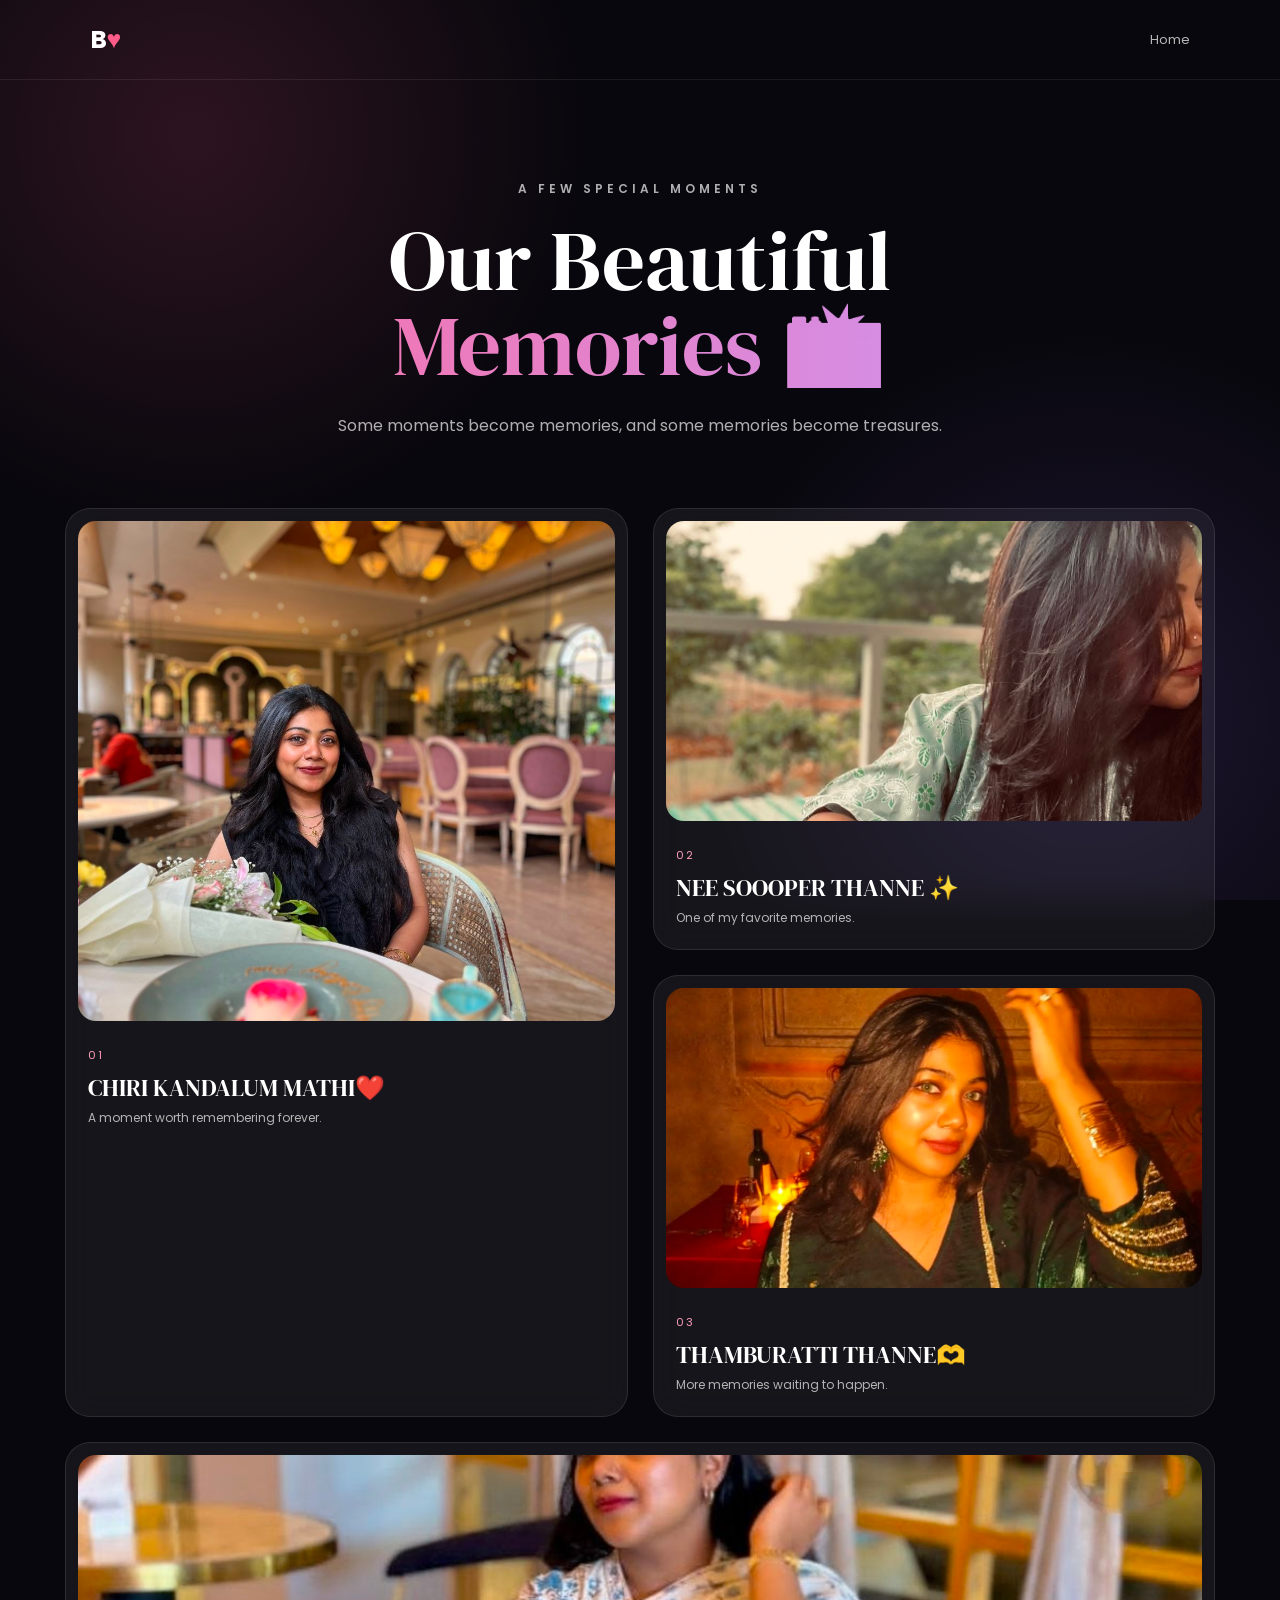
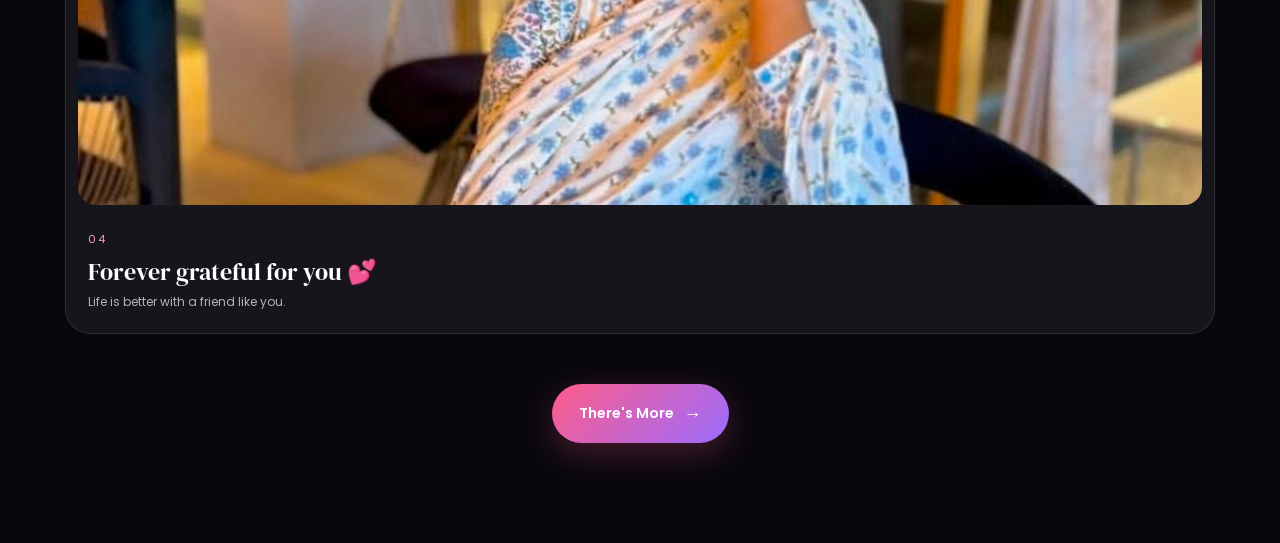
==== memories.html @ c1ee41ee "Add birthday website" ====
<!DOCTYPE html>
<html lang="en">
<head>
    <meta charset="UTF-8">
    <meta name="viewport" content="width=device-width, initial-scale=1.0">

    <title>Our Memories 📸</title>

    <link rel="stylesheet" href="style.css">

    <link rel="preconnect" href="https://fonts.googleapis.com">
    <link rel="preconnect" href="https://fonts.gstatic.com" crossorigin>

    <link href="https://fonts.googleapis.com/css2?family=DM+Serif+Display&family=Poppins:wght@300;400;500;600;700&display=swap" rel="stylesheet">
</head>

<body>

    <div class="page-background"></div>

    <header class="navbar">

        <div class="logo">
            B<span>♥</span>
        </div>

        <a href="index.html">Home</a>

    </header>

    <main class="memories-section">

        <div class="section-heading">

            <p class="small-title">A FEW SPECIAL MOMENTS</p>

            <h1>
                Our Beautiful
                <span>Memories 📸</span>
            </h1>

            <p>
                Some moments become memories,
                and some memories become treasures.
            </p>

        </div>

        <div class="photo-grid">

            <div class="photo-card card-large">

                <div class="image-wrapper">
                    <img src="photo_2026-08-27_17-28-22.jpg" alt="Memory 1">
                </div>

                <div class="photo-info">
                    <span>01</span>
                    <h3>CHIRI KANDALUM MATHI❤️</h3>
                    <p>A moment worth remembering forever.</p>
                </div>

            </div>


            <div class="photo-card">

                <div class="image-wrapper">
                    <img src="photo_2026-08-27_17-33-53.jpg" alt="Memory 2">
                </div>

                <div class="photo-info">
                    <span>02</span>
                    <h3>NEE SOOOPER THANNE ✨</h3>
                    <p>One of my favorite memories.</p>
                </div>

            </div>


            <div class="photo-card">

                <div class="image-wrapper">
                    <img src="photo_2026-08-27_17-29-56.jpg" alt="Memory 3">
                </div>

                <div class="photo-info">
                    <span>03</span>
                    <h3>THAMBURATTI THANNE🫶</h3>
                    <p>More memories waiting to happen.</p>
                </div>

            </div>


            <div class="photo-card card-wide">

                <div class="image-wrapper">
                    <img src="panni.jpg" alt="Memory 4">
                </div>

                <div class="photo-info">
                    <span>04</span>
                    <h3>Forever grateful for you 💕</h3>
                    <p>Life is better with a  friend like you.</p>
                </div>

            </div>

        </div>

        <a href="message.html" class="main-btn next-btn">
    There's More
    <span>→</span>
</a>

    </main>

    <script src="script.js"></script>

</body>
</html>
---- style.css ----
/* =========================================================
   BIRTHDAY WEBSITE
   COMPLETE CSS
========================================================= */

* {
    margin: 0;
    padding: 0;
    box-sizing: border-box;
}

:root {
    --pink: #ff5c8a;
    --pink-light: #ff9fba;
    --purple: #9b6cff;
    --dark: #08070d;
    --dark-2: #111018;
    --white: #ffffff;
    --muted: rgba(255, 255, 255, 0.68);
}

html {
    scroll-behavior: smooth;
}

body {
    min-height: 100vh;
    background: var(--dark);
    color: white;
    font-family: "Poppins", sans-serif;
    overflow-x: hidden;
}

a {
    text-decoration: none;
}

button {
    font-family: inherit;
}

h1,
h2,
h3 {
    font-family: "DM Serif Display", serif;
    font-weight: 400;
}


/* =========================================================
   COMMON BUTTON
========================================================= */

.main-btn {
    display: inline-flex;
    align-items: center;
    justify-content: center;
    gap: 10px;

    padding: 16px 27px;

    border: none;
    border-radius: 50px;

    color: white;

    background:
        linear-gradient(
            135deg,
            var(--pink),
            var(--purple)
        );

    font-size: 14px;
    font-weight: 600;

    cursor: pointer;

    box-shadow:
        0 10px 35px rgba(255, 92, 138, 0.25);

    transition:
        transform 0.3s ease,
        box-shadow 0.3s ease;
}

.main-btn span {
    font-size: 18px;
}

.main-btn:hover {
    transform: translateY(-4px);

    box-shadow:
        0 15px 50px rgba(255, 92, 138, 0.4);
}

.small-title {
    font-size: 12px;

    letter-spacing: 4px;

    color: var(--pink-light);

    margin-bottom: 20px;

    font-weight: 600;
}


/* =========================================================
   HOME PAGE
========================================================= */

.home-page {
    position: relative;

    background:
        radial-gradient(
            circle at 15% 20%,
            rgba(255, 92, 138, 0.18),
            transparent 30%
        ),
        radial-gradient(
            circle at 85% 80%,
            rgba(155, 108, 255, 0.18),
            transparent 30%
        ),
        var(--dark);
}

.hero {
    min-height: 100vh;

    display: flex;

    align-items: center;
    justify-content: center;

    text-align: center;

    padding: 30px;
}

.hero-content {
    width: min(800px, 100%);

    animation:
        fadeUp 1.2s ease;
}

.hero h1 {
    font-size:
        clamp(60px, 10vw, 120px);

    line-height: 0.95;

    margin-bottom: 30px;
}

.hero h1 span {
    display: block;

    background:
        linear-gradient(
            90deg,
            #ff6b9d,
            #c59bff
        );

    -webkit-background-clip: text;
    background-clip: text;

    color: transparent;
}

.hero-description {
    max-width: 600px;

    margin:
        0 auto 35px;

    color: var(--muted);

    font-size: 16px;

    line-height: 1.8;
}

.scroll-text {
    margin-top: 30px;

    font-size: 11px;

    letter-spacing: 2px;

    color:
        rgba(255,255,255,0.4);
}


/* =========================================================
   FLOATING HEARTS
========================================================= */

.floating-hearts span {
    position: fixed;

    bottom: -50px;

    color:
        rgba(255, 92, 138, 0.35);

    font-size: 25px;

    pointer-events: none;

    animation:
        floatHeart 8s linear infinite;

    z-index: 2;
}

.floating-hearts span:nth-child(1) {
    left: 10%;
    animation-delay: 0s;
}

.floating-hearts span:nth-child(2) {
    left: 25%;
    animation-delay: 2s;
}

.floating-hearts span:nth-child(3) {
    left: 45%;
    animation-delay: 4s;
}

.floating-hearts span:nth-child(4) {
    left: 65%;
    animation-delay: 1s;
}

.floating-hearts span:nth-child(5) {
    left: 80%;
    animation-delay: 3s;
}

.floating-hearts span:nth-child(6) {
    left: 90%;
    animation-delay: 5s;
}

@keyframes floatHeart {

    0% {
        bottom: -50px;
        opacity: 0;

        transform:
            translateX(0)
            rotate(0deg);
    }

    20% {
        opacity: 1;
    }

    100% {
        bottom: 110%;
        opacity: 0;

        transform:
            translateX(80px)
            rotate(360deg);
    }
}


/* =========================================================
   PAGE BACKGROUND
========================================================= */

.page-background {
    position: fixed;

    inset: 0;

    z-index: -1;

    background:
        radial-gradient(
            circle at 15% 15%,
            rgba(255, 92, 138, 0.15),
            transparent 30%
        ),
        radial-gradient(
            circle at 85% 80%,
            rgba(155, 108, 255, 0.15),
            transparent 30%
        ),
        var(--dark);
}


/* =========================================================
   NAVBAR
========================================================= */

.navbar {
    height: 80px;

    display: flex;

    align-items: center;

    justify-content: space-between;

    padding: 0 7%;

    border-bottom:
        1px solid
        rgba(255,255,255,0.08);
}

.navbar .logo {
    font-size: 25px;
    font-weight: 700;
}

.navbar .logo span {
    color: var(--pink);
}

.navbar a {
    color:
        rgba(255,255,255,0.7);

    font-size: 13px;

    transition: 0.3s;
}

.navbar a:hover {
    color: white;
}


/* =========================================================
   HOME / MEMORY BUTTON
========================================================= */

.memory {
    position: fixed;

    top: 25px;
    left: 30px;

    z-index: 100;

    display: inline-flex;

    align-items: center;
    justify-content: center;

    padding:
        10px 18px;

    border-radius: 50px;

    color:
        rgba(255,255,255,0.9);

    background:
        rgba(255,255,255,0.07);

    border:
        1px solid
        rgba(255,255,255,0.12);

    backdrop-filter:
        blur(15px);

    -webkit-backdrop-filter:
        blur(15px);

    transition:
        0.3s ease;
}

.memory a {
    color: inherit;
}

.memory:hover {
    color: white;

    background:
        linear-gradient(
            135deg,
            rgba(255,92,138,0.9),
            rgba(155,108,255,0.9)
        );

    border-color: transparent;

    transform:
        translateY(-3px);

    box-shadow:
        0 10px 30px
        rgba(255,92,138,0.25);
}


/* =========================================================
   MEMORIES
========================================================= */

.memories-section {
    width:
        min(1150px, 90%);

    margin: auto;

    padding:
        100px 0;
}

.section-heading {
    text-align: center;

    margin-bottom: 70px;
}

.section-heading h1 {
    font-size:
        clamp(50px, 7vw, 85px);

    line-height: 1;

    margin-bottom: 25px;
}

.section-heading h1 span {
    display: block;

    background:
        linear-gradient(
            90deg,
            #ff6b9d,
            #c59bff
        );

    -webkit-background-clip: text;
    background-clip: text;

    color: transparent;
}

.section-heading p {
    color: var(--muted);
}


/* =========================================================
   PHOTO GRID
========================================================= */

.photo-grid {
    display: grid;

    grid-template-columns:
        repeat(2, 1fr);

    gap: 25px;
}

.photo-card {
    position: relative;

    padding: 12px;

    border-radius: 25px;

    background:
        rgba(255,255,255,0.06);

    border:
        1px solid
        rgba(255,255,255,0.1);

    backdrop-filter:
        blur(15px);

    transition:
        0.4s ease;
}

.photo-card:hover {
    transform:
        translateY(-10px);

    border-color:
        rgba(255,92,138,0.5);

    box-shadow:
        0 25px 70px
        rgba(0,0,0,0.4);
}

.card-large {
    grid-row: span 2;
}

.card-wide {
    grid-column: span 2;
}

.image-wrapper {
    width: 100%;

    height: 300px;

    overflow: hidden;

    border-radius: 18px;
}

.card-large .image-wrapper {
    height: 500px;
}

.card-wide .image-wrapper {
    height: 350px;
}

.image-wrapper img {
    width: 100%;
    height: 100%;

    object-fit: cover;

    transition:
        transform 0.6s ease;
}

.photo-card:hover img {
    transform:
        scale(1.07);
}

.photo-info {
    padding:
        20px 10px 10px;
}

.photo-info span {
    color: var(--pink-light);

    font-size: 11px;

    letter-spacing: 2px;
}

.photo-info h3 {
    font-size: 24px;

    margin:
        5px 0;
}

.photo-info p {
    color: var(--muted);

    font-size: 12px;
}

.next-btn {
    display: flex;

    width: fit-content;

    margin:
        50px auto 0;
}


/* =========================================================
   MESSAGE PAGE
========================================================= */

.message-container {
    min-height: 100vh;

    display: flex;

    flex-direction: column;

    align-items: center;

    justify-content: center;

    text-align: center;

    padding:
        80px 20px 40px;
}

.envelope-icon {
    font-size: 65px;

    margin-bottom: 20px;

    animation:
        heartbeat 1.5s infinite;
}

.message-container h1 {
    font-size:
        clamp(50px, 8vw, 90px);

    line-height: 1;

    margin-bottom: 40px;
}

.message-container h1 span {
    display: block;

    background:
        linear-gradient(
            90deg,
            #ff6b9d,
            #c59bff
        );

    -webkit-background-clip: text;
    background-clip: text;

    color: transparent;
}


/* =========================================================
   MESSAGE CARD
========================================================= */

.message-card {
    width:
        min(750px, 95%);

    min-height: 220px;

    padding: 40px;

    margin-bottom: 40px;

    display: flex;

    align-items: center;
    justify-content: center;

    border-radius: 25px;

    background:
        rgba(255,255,255,0.06);

    border:
        1px solid
        rgba(255,255,255,0.1);

    backdrop-filter:
        blur(20px);

    box-shadow:
        0 20px 80px
        rgba(0,0,0,0.2);
}

.message-card p {
    width: 100%;

    color:
        rgba(255,255,255,0.85);

    font-size: 15px;

    line-height: 2;

    text-align: left;

    white-space: pre-line;
}

.message-card p::after {
    content: "|";

    color: var(--pink-light);

    animation:
        blink 0.8s infinite;
}


/* =========================================================
   SURPRISE PAGE
========================================================= */

.surprise-page {
    position: relative;

    min-height: 100vh;

    overflow-x: hidden;

    background:
        radial-gradient(
            circle at center,
            rgba(255,92,138,0.15),
            transparent 50%
        ),
        var(--dark);
}


/* =========================================================
   CONFETTI
========================================================= */

#confetti {
    position: fixed;

    inset: 0;

    width: 100%;
    height: 100%;

    pointer-events: none;

    z-index: 1000;
}


/* =========================================================
   PREVIOUS BUTTON
========================================================= */

.previous-btn {
    position: fixed;

    top: 25px;
    left: 30px;

    z-index: 100;

    display: inline-flex;

    align-items: center;

    gap: 8px;

    padding:
        10px 18px;

    color:
        rgba(255,255,255,0.9);

    background:
        rgba(255,255,255,0.07);

    border:
        1px solid
        rgba(255,255,255,0.12);

    border-radius: 50px;

    backdrop-filter:
        blur(15px);

    transition:
        0.3s ease;
}

.previous-btn:hover {
    color: white;

    background:
        linear-gradient(
            135deg,
            rgba(255,92,138,0.9),
            rgba(155,108,255,0.9)
        );

    border-color: transparent;

    transform:
        translateY(-3px);

    box-shadow:
        0 10px 30px
        rgba(255,92,138,0.3);
}


/* =========================================================
   SURPRISE CONTAINER
========================================================= */

.surprise-container {
    min-height: 100vh;

    display: flex;

    flex-direction: column;

    align-items: center;

    justify-content: center;

    text-align: center;

    padding:
        80px 20px 40px;
}

.sparkle {
    font-size: 35px;

    margin-bottom: 10px;

    animation:
        sparkle 2s infinite;
}

.surprise-container h1 {
    font-size:
        clamp(50px, 8vw, 100px);

    line-height: 0.95;

    margin-bottom: 5px;
}

.surprise-container h1 span {
    display: block;

    background:
        linear-gradient(
            90deg,
            #ff6b9d,
            #c59bff
        );

    -webkit-background-clip: text;
    background-clip: text;

    color: transparent;
}


/* =========================================================
   CAKE SCENE
========================================================= */

.cake-scene {
    position: relative;

    width: 320px;
    height: 240px;

    margin:
        0 auto;

    display: flex;

    align-items: flex-end;
    justify-content: center;
}


/* =========================================================
   BLACK CAKE
========================================================= */

.cake {
    position: relative;

    width: 220px;
    height: 170px;

    margin: 0 auto;

    transform-origin:
        center bottom;

    transition:
        transform 2.8s
        cubic-bezier(.65,0,.35,1);
}


/* =========================================================
   PLATE
========================================================= */

.plate {
    position: absolute;

    z-index: 1;

    bottom: 0;
    left: 0;

    width: 220px;
    height: 20px;

    border-radius: 50%;

    background:
        linear-gradient(
            180deg,
            #55505c,
            #f5f5f6
        );

    box-shadow:
        0 8px 25px
        rgba(0,0,0,0.5);
}


/* =========================================================
   BLACK CAKE BODY
========================================================= */

.cake-body {
    position: absolute;

    z-index: 2;

    bottom: 20px;
    left: 25px;

    width: 170px;
    height: 100px;

    border-radius:
        15px
        15px
        25px
        25px;

    background:
        linear-gradient(
            180deg,
            #33323a,
            #090909
        );

    box-shadow:
        inset 0 -20px
        rgba(0,0,0,0.6),

        0 12px 35px
        rgba(0,0,0,0.45);

    transition:
        transform 2.8s
        cubic-bezier(.65,0,.35,1);
}


/* =========================================================
   BLACK CAKE TOP
========================================================= */

.cake-top {
    position: absolute;

    z-index: 4;

    left: 25px;
    top: 50px;

    width: 170px;
    height: 45px;

    border-radius: 50%;

    background:
        linear-gradient(
            180deg,
            #4a4650,
            #18171d
        );

    box-shadow:
        inset 0 -8px
        rgba(255,255,255,0.07),

        0 5px 20px
        rgba(0,0,0,0.35);

    transition:
        transform 2.8s
        cubic-bezier(.65,0,.35,1);
}


/* =========================================================
   CREAM
========================================================= */

.cream {
    position: absolute;

    top: 5px;
    left: 0;

    width: 100%;
    height: 25px;

    background:
        linear-gradient(
            180deg,
            #ffffff,
            #dcdcdc
        );

    border-radius: 50%;
}


/* =========================================================
   CAKE DECORATION
========================================================= */

.cake-line {
    position: absolute;

    width: 30px;
    height: 12px;

    background:
        #5d5863;

    border-radius:
        0 0 20px 20px;

    top: 25px;
    left: 25px;
}

.cake-line.second {
    left: 115px;
}


/* =========================================================
   CANDLE
========================================================= */

.candle {
    position: absolute;

    z-index: 8;

    top: 0;
    left: 100px;

    width: 20px;
    height: 55px;

    background:
        repeating-linear-gradient(
            45deg,
            #fff,
            #fff 6px,
            #ff6b9d 6px,
            #ff6b9d 12px
        );

    border-radius: 5px;

    transition:
        opacity 1s ease,
        transform 1s ease;
}


/* =========================================================
   FLAME
========================================================= */

.flame {
    position: absolute;

    width: 18px;
    height: 25px;

    top: -25px;
    left: 1px;

    background:
        linear-gradient(
            #fff4a3,
            #ffd166
        );

    border-radius:
        50% 50% 50% 0;

    transform:
        rotate(-45deg);

    animation:
        flame 0.6s
        infinite alternate;

    box-shadow:
        0 0 18px
        rgba(255,209,102,0.8);
}


/* =========================================================
   KNIFE
========================================================= */

.cake-knife {
    position: absolute;

    z-index: 20;

    top: -45px;
    right: 25px;

    width: 100px;
    height: 170px;

    opacity: 0;

    transform:
        rotate(35deg)
        translateY(-180px);

    transform-origin:
        bottom center;

    transition:
        transform 3s
        cubic-bezier(.65,0,.35,1),

        opacity 0.6s ease;
}


/* =========================================================
   KNIFE BLADE
========================================================= */

.knife-blade {
    position: absolute;

    left: 25px;
    top: 0;

    width: 18px;
    height: 110px;

    background:
        linear-gradient(
            90deg,
            #bdbdbd,
            #ffffff,
            #d7d7d7
        );

    border-radius:
        5px
        5px
        2px
        2px;

    box-shadow:
        0 3px 15px
        rgba(0,0,0,0.4);
}


/* =========================================================
   KNIFE HANDLE
========================================================= */

.knife-handle {
    position: absolute;

    left: 18px;
    top: 100px;

    width: 32px;
    height: 65px;

    border-radius: 8px;

    background:
        linear-gradient(
            90deg,
            #151515,
            #555,
            #151515
        );

    box-shadow:
        0 5px 15px
        rgba(0,0,0,0.5);
}


/* =========================================================
   CAKE CUTTING
========================================================= */

.cake-cutting .cake-knife {
    opacity: 1;

    transform:
        rotate(10deg)
        translateY(80px);
}


/* Cake shifts */

.cake-cutting .cake {
    transform:
        translateY(4px);
}


/* Cake body moves */

.cake-cutting .cake-body {
    transform:
        translateX(-22px);
}


/* Cake top moves */

.cake-cutting .cake-top {
    transform:
        translateX(-22px);
}


/* Candle goes out */

.cake-cutting .candle {
    opacity: 0;

    transform:
        translateY(-15px);
}


/* Flame disappears */

.cake-cutting .flame {
    animation: none;

    opacity: 0;

    transform:
        rotate(-45deg)
        scale(0);
}


/* =========================================================
   CUT MESSAGE
========================================================= */

.cut-message {
    margin:
        0 0 15px;

    color:
        rgba(255,255,255,0.75);

    font-size: 13px;

    transition:
        0.5s ease;
}


/* =========================================================
   FINAL MESSAGE
========================================================= */

.final-message {
    max-width: 600px;

    margin:
        5px auto 15px;

    color: var(--muted);

    font-size: 14px;

    line-height: 1.8;
}

.surprise-container h2 {
    font-size: 27px;

    margin-bottom: 25px;
}


/* =========================================================
   CELEBRATE
========================================================= */

.celebrate-btn {
    transition:
        transform 0.3s ease,
        opacity 0.3s ease;
}

.celebrate-btn:hover {
    transform:
        translateY(-4px)
        scale(1.03);
}

.celebrate-btn.clicked {
    pointer-events: none;

    opacity: 0.55;
}


/* =========================================================
   RESTART
========================================================= */

.restart-btn {
    margin-top: 20px;

    padding: 5px 10px;

    border: none;

    background: transparent;

    color:
        rgba(255,255,255,0.5);

    cursor: pointer;

    font-size: 12px;

    transition: 0.3s;
}

.restart-btn:hover {
    color:
        var(--pink-light);

    transform:
        translateY(-2px);
}


/* =========================================================
   ANIMATIONS
========================================================= */

@keyframes fadeUp {

    from {
        opacity: 0;

        transform:
            translateY(40px);
    }

    to {
        opacity: 1;

        transform:
            translateY(0);
    }
}

@keyframes heartbeat {

    0%,
    100% {
        transform:
            scale(1);
    }

    50% {
        transform:
            scale(1.15);
    }
}

@keyframes blink {

    50% {
        opacity: 0;
    }
}

@keyframes sparkle {

    0%,
    100% {
        transform:
            rotate(0)
            scale(1);
    }

    50% {
        transform:
            rotate(180deg)
            scale(1.3);
    }
}

@keyframes flame {

    from {
        transform:
            rotate(-45deg)
            scale(1);
    }

    to {
        transform:
            rotate(-45deg)
            scale(1.15);
    }
}


/* =========================================================
   TABLET
========================================================= */

@media (max-width: 700px) {

    .hero {
        padding: 25px;
    }

    .hero h1 {
        font-size: 60px;
    }

    .photo-grid {
        grid-template-columns: 1fr;
    }

    .card-large {
        grid-row: auto;
    }

    .card-wide {
        grid-column: auto;
    }

    .card-large .image-wrapper,
    .card-wide .image-wrapper,
    .image-wrapper {
        height: 350px;
    }

    .section-heading h1 {
        font-size: 55px;
    }

    .message-container h1 {
        font-size: 55px;
    }

    .message-card {
        padding: 25px;
    }

    .surprise-container h1 {
        font-size: 55px;
    }

    .surprise-container h2 {
        font-size: 23px;
    }
}


/* =========================================================
   SMALL MOBILE
========================================================= */

@media (max-width: 450px) {

    .memory,
    .previous-btn {
        top: 15px;

        padding:
            8px 14px;

        font-size: 12px;
    }

    .memory,
    .previous-btn {
        left: 15px;
    }

    .hero h1 {
        font-size: 48px;
    }

    .hero-description {
        font-size: 14px;
    }

    .message-container {
        padding:
            75px 15px 30px;
    }

    .message-container h1 {
        font-size: 48px;
    }

    .message-card {
        width: 100%;

        min-height: 250px;

        padding:
            22px 18px;
    }

    .message-card p {
        font-size: 13px;

        line-height: 1.8;
    }

    .surprise-container {
        padding:
            75px 15px 30px;
    }

    .surprise-container h1 {
        font-size: 48px;
    }

    .cake-scene {
        transform:
            scale(0.82);

        margin-top: -10px;
        margin-bottom: -20px;
    }

    .final-message {
        max-width: 330px;

        font-size: 12px;
    }

    .surprise-container h2 {
        font-size: 20px;
    }

    .main-btn {
        padding:
            14px 22px;

        font-size: 13px;
    }
}
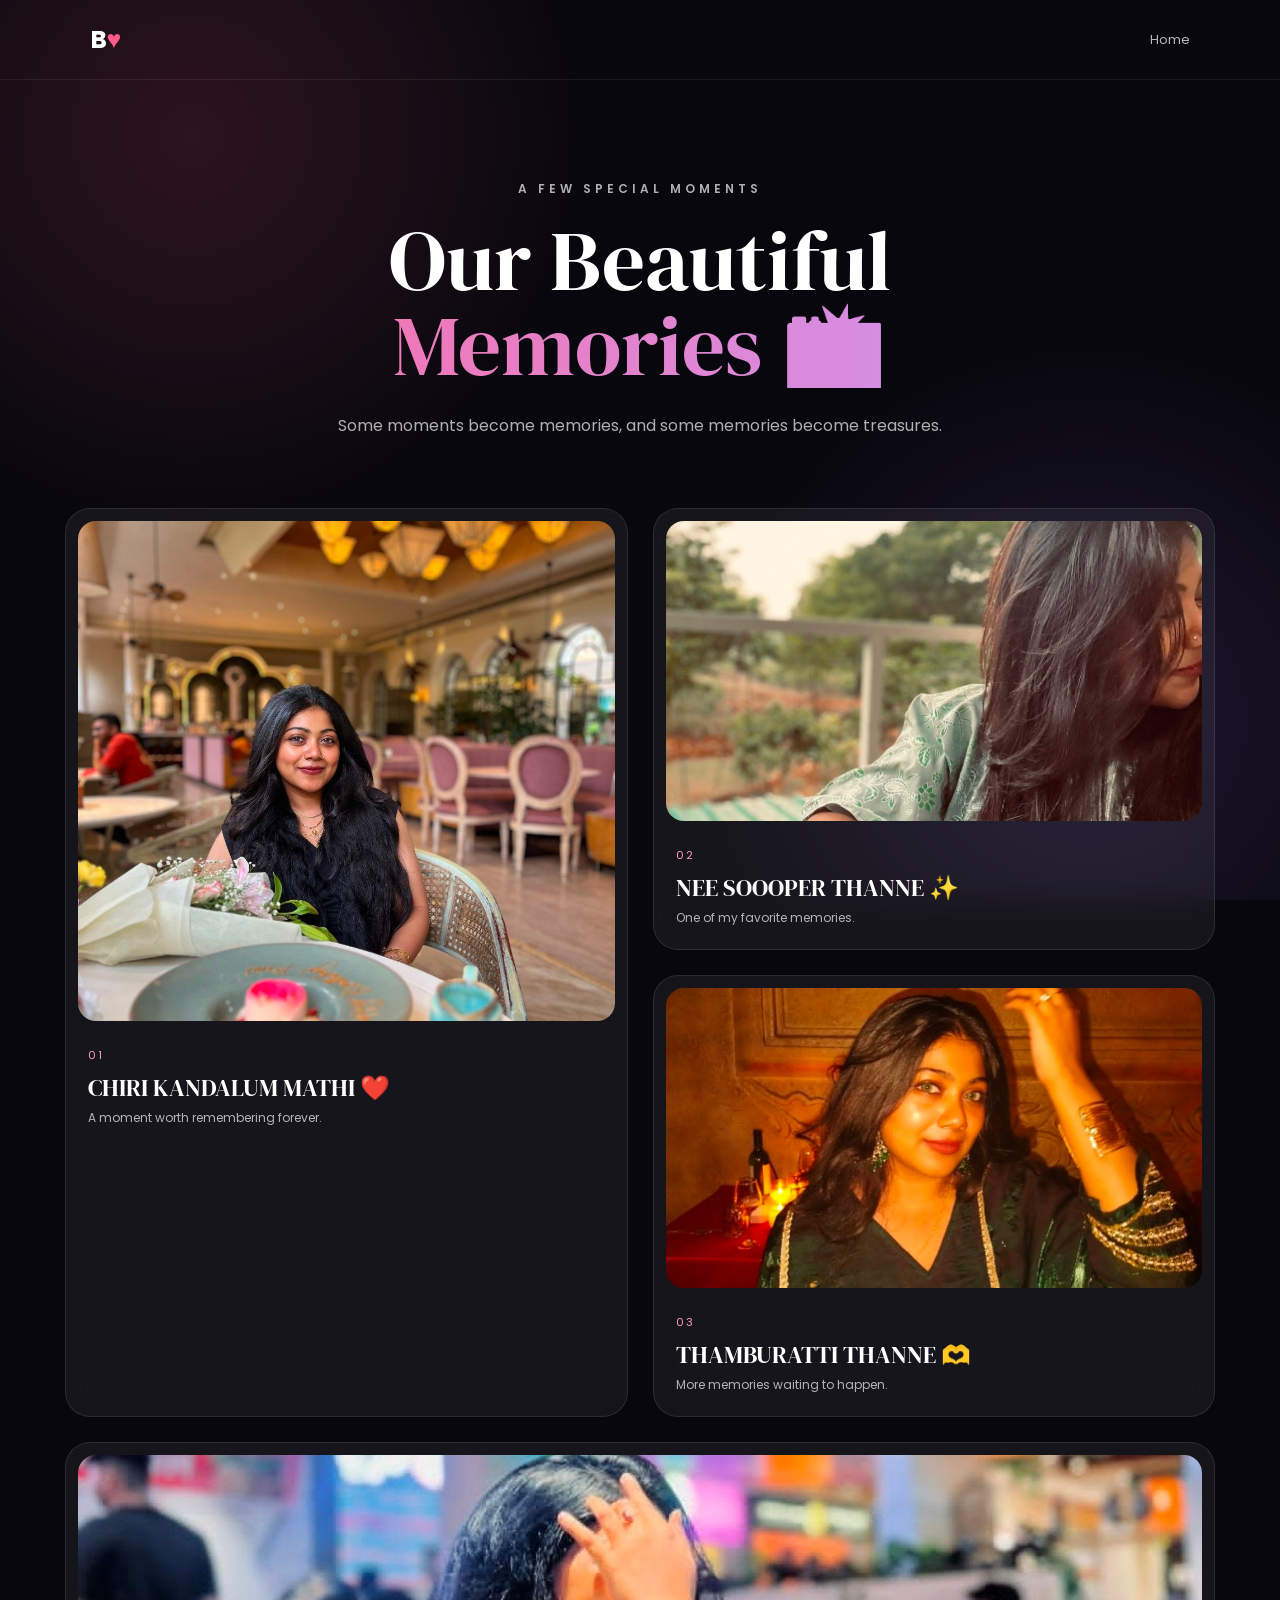
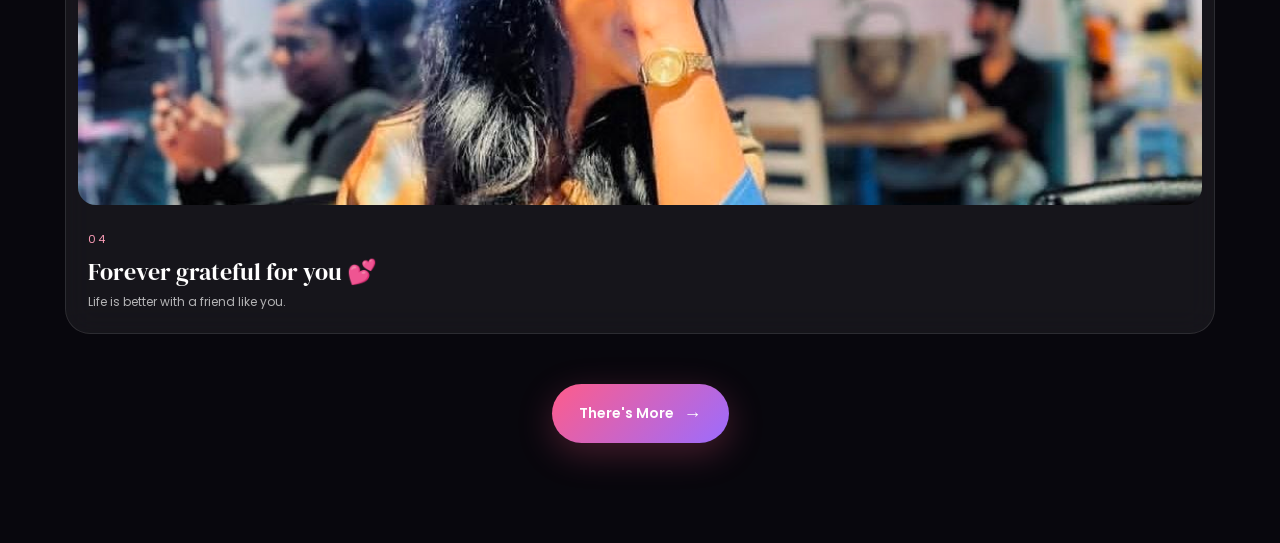
==== commit 2fd9d752: "Fix birthday website" ====
--- a/memories.html
+++ b/memories.html
@@ -1,5 +1,6 @@
 <!DOCTYPE html>
 <html lang="en">
+
 <head>
     <meta charset="UTF-8">
     <meta name="viewport" content="width=device-width, initial-scale=1.0">
@@ -11,7 +12,8 @@
     <link rel="preconnect" href="https://fonts.googleapis.com">
     <link rel="preconnect" href="https://fonts.gstatic.com" crossorigin>
 
-    <link href="https://fonts.googleapis.com/css2?family=DM+Serif+Display&family=Poppins:wght@300;400;500;600;700&display=swap" rel="stylesheet">
+    <link href="https://fonts.googleapis.com/css2?family=DM+Serif+Display&family=Poppins:wght@300;400;500;600;700&display=swap"
+        rel="stylesheet">
 </head>
 
 <body>
@@ -24,7 +26,9 @@
             B<span>♥</span>
         </div>
 
-        <a href="index.html">Home</a>
+        <a href="index.html">
+            Home
+        </a>
 
     </header>
 
@@ -32,7 +36,9 @@
 
         <div class="section-heading">
 
-            <p class="small-title">A FEW SPECIAL MOMENTS</p>
+            <p class="small-title">
+                A FEW SPECIAL MOMENTS
+            </p>
 
             <h1>
                 Our Beautiful
@@ -46,77 +52,146 @@
 
         </div>
 
+
         <div class="photo-grid">
+
+
+            <!-- MEMORY 1 -->
 
             <div class="photo-card card-large">
 
                 <div class="image-wrapper">
-                    <img src="photo_2026-08-27_17-28-22.jpg" alt="Memory 1">
+
+                    <img
+                        src="photo_2026-08-27_17-28-22.jpg"
+                        alt="Memory 1"
+                    >
+
                 </div>
 
                 <div class="photo-info">
+
                     <span>01</span>
-                    <h3>CHIRI KANDALUM MATHI❤️</h3>
-                    <p>A moment worth remembering forever.</p>
+
+                    <h3>
+                        CHIRI KANDALUM MATHI ❤️
+                    </h3>
+
+                    <p>
+                        A moment worth remembering forever.
+                    </p>
+
                 </div>
 
             </div>
 
 
+            <!-- MEMORY 2 -->
+
             <div class="photo-card">
 
                 <div class="image-wrapper">
-                    <img src="photo_2026-08-27_17-33-53.jpg" alt="Memory 2">
+
+                    <img
+                        src="photo_2026-08-27_17-33-53.jpg"
+                        alt="Memory 2"
+                    >
+
                 </div>
 
                 <div class="photo-info">
+
                     <span>02</span>
-                    <h3>NEE SOOOPER THANNE ✨</h3>
-                    <p>One of my favorite memories.</p>
+
+                    <h3>
+                        NEE SOOOPER THANNE ✨
+                    </h3>
+
+                    <p>
+                        One of my favorite memories.
+                    </p>
+
                 </div>
 
             </div>
 
 
+            <!-- MEMORY 3 -->
+
             <div class="photo-card">
 
                 <div class="image-wrapper">
-                    <img src="photo_2026-08-27_17-29-56.jpg" alt="Memory 3">
+
+                    <img
+                        src="photo_2026-08-27_17-29-56.jpg"
+                        alt="Memory 3"
+                    >
+
                 </div>
 
                 <div class="photo-info">
+
                     <span>03</span>
-                    <h3>THAMBURATTI THANNE🫶</h3>
-                    <p>More memories waiting to happen.</p>
+
+                    <h3>
+                        THAMBURATTI THANNE 🫶
+                    </h3>
+
+                    <p>
+                        More memories waiting to happen.
+                    </p>
+
                 </div>
 
             </div>
 
 
+            <!-- MEMORY 4 -->
+
             <div class="photo-card card-wide">
 
                 <div class="image-wrapper">
-                    <img src="panni.jpg" alt="Memory 4">
+
+                    <img
+                        src="photo_2026-08-27_17-30-11.jpg"
+                        alt="Memory 4"
+                    >
+
                 </div>
 
                 <div class="photo-info">
+
                     <span>04</span>
-                    <h3>Forever grateful for you 💕</h3>
-                    <p>Life is better with a  friend like you.</p>
+
+                    <h3>
+                        Forever grateful for you 💕
+                    </h3>
+
+                    <p>
+                        Life is better with a friend like you.
+                    </p>
+
                 </div>
 
             </div>
 
         </div>
 
+
+        <!-- NEXT PAGE -->
+
         <a href="message.html" class="main-btn next-btn">
-    There's More
-    <span>→</span>
-</a>
+
+            There's More
+
+            <span>→</span>
+
+        </a>
 
     </main>
 
     <script src="script.js"></script>
 
 </body>
+
 </html>
--- a/style.css
+++ b/style.css
@@ -1,6 +1,6 @@
 /* =========================================================
    BIRTHDAY WEBSITE
-   COMPLETE CSS
+   COMPLETE STYLE.CSS
 ========================================================= */
 
 * {
@@ -347,7 +347,7 @@
 
 
 /* =========================================================
-   HOME / MEMORY BUTTON
+   MEMORY BUTTON
 ========================================================= */
 
 .memory {
@@ -540,6 +540,8 @@
     height: 100%;
 
     object-fit: cover;
+
+    display: block;
 
     transition:
         transform 0.6s ease;
@@ -895,7 +897,7 @@
         center bottom;
 
     transition:
-        transform 2.8s
+        transform 5s
         cubic-bezier(.65,0,.35,1);
 }
 
@@ -955,7 +957,7 @@
         linear-gradient(
             180deg,
             #33323a,
-            #090909
+            #050505
         );
 
     box-shadow:
@@ -966,7 +968,7 @@
         rgba(0,0,0,0.45);
 
     transition:
-        transform 2.8s
+        transform 5s
         cubic-bezier(.65,0,.35,1);
 }
 
@@ -992,7 +994,7 @@
         linear-gradient(
             180deg,
             #4a4650,
-            #18171d
+            #111116
         );
 
     box-shadow:
@@ -1003,7 +1005,7 @@
         rgba(0,0,0,0.35);
 
     transition:
-        transform 2.8s
+        transform 5s
         cubic-bezier(.65,0,.35,1);
 }
 
@@ -1084,8 +1086,8 @@
     border-radius: 5px;
 
     transition:
-        opacity 1s ease,
-        transform 1s ease;
+        opacity 1.5s ease,
+        transform 1.5s ease;
 }
 
 
@@ -1149,10 +1151,10 @@
         bottom center;
 
     transition:
-        transform 3s
+        transform 5s
         cubic-bezier(.65,0,.35,1),
 
-        opacity 0.6s ease;
+        opacity 0.8s ease;
 }
 
 
@@ -1223,6 +1225,7 @@
 ========================================================= */
 
 .cake-cutting .cake-knife {
+
     opacity: 1;
 
     transform:
@@ -1231,9 +1234,10 @@
 }
 
 
-/* Cake shifts */
+/* Cake moves */
 
 .cake-cutting .cake {
+
     transform:
         translateY(4px);
 }
@@ -1242,6 +1246,7 @@
 /* Cake body moves */
 
 .cake-cutting .cake-body {
+
     transform:
         translateX(-22px);
 }
@@ -1250,6 +1255,7 @@
 /* Cake top moves */
 
 .cake-cutting .cake-top {
+
     transform:
         translateX(-22px);
 }
@@ -1258,6 +1264,7 @@
 /* Candle goes out */
 
 .cake-cutting .candle {
+
     opacity: 0;
 
     transform:
@@ -1268,6 +1275,7 @@
 /* Flame disappears */
 
 .cake-cutting .flame {
+
     animation: none;
 
     opacity: 0;
@@ -1283,6 +1291,7 @@
 ========================================================= */
 
 .cut-message {
+
     margin:
         0 0 15px;
 
@@ -1301,6 +1310,7 @@
 ========================================================= */
 
 .final-message {
+
     max-width: 600px;
 
     margin:
@@ -1314,6 +1324,7 @@
 }
 
 .surprise-container h2 {
+
     font-size: 27px;
 
     margin-bottom: 25px;
@@ -1321,22 +1332,25 @@
 
 
 /* =========================================================
-   CELEBRATE
+   CELEBRATE BUTTON
 ========================================================= */
 
 .celebrate-btn {
+
     transition:
         transform 0.3s ease,
         opacity 0.3s ease;
 }
 
 .celebrate-btn:hover {
+
     transform:
         translateY(-4px)
         scale(1.03);
 }
 
 .celebrate-btn.clicked {
+
     pointer-events: none;
 
     opacity: 0.55;
@@ -1348,6 +1362,7 @@
 ========================================================= */
 
 .restart-btn {
+
     margin-top: 20px;
 
     padding: 5px 10px;
@@ -1367,6 +1382,7 @@
 }
 
 .restart-btn:hover {
+
     color:
         var(--pink-light);
 
@@ -1382,70 +1398,96 @@
 @keyframes fadeUp {
 
     from {
+
         opacity: 0;
 
         transform:
             translateY(40px);
+
     }
 
     to {
+
         opacity: 1;
 
         transform:
             translateY(0);
-    }
-}
+
+    }
+}
+
 
 @keyframes heartbeat {
 
     0%,
     100% {
+
         transform:
             scale(1);
+
     }
 
     50% {
+
         transform:
             scale(1.15);
-    }
-}
+
+    }
+
+}
+
 
 @keyframes blink {
 
     50% {
+
         opacity: 0;
-    }
-}
+
+    }
+
+}
+
 
 @keyframes sparkle {
 
     0%,
     100% {
+
         transform:
             rotate(0)
             scale(1);
+
     }
 
     50% {
+
         transform:
             rotate(180deg)
             scale(1.3);
-    }
-}
+
+    }
+
+}
+
 
 @keyframes flame {
 
     from {
+
         transform:
             rotate(-45deg)
             scale(1);
+
     }
 
     to {
+
         transform:
             rotate(-45deg)
             scale(1.15);
-    }
+
+    }
+
 }
 
 
@@ -1459,47 +1501,76 @@
         padding: 25px;
     }
 
+
     .hero h1 {
         font-size: 60px;
     }
 
+
     .photo-grid {
+
         grid-template-columns: 1fr;
-    }
+
+    }
+
 
     .card-large {
+
         grid-row: auto;
-    }
+
+    }
+
 
     .card-wide {
+
         grid-column: auto;
-    }
+
+    }
+
 
     .card-large .image-wrapper,
     .card-wide .image-wrapper,
     .image-wrapper {
+
         height: 350px;
-    }
+
+    }
+
 
     .section-heading h1 {
+
         font-size: 55px;
-    }
+
+    }
+
 
     .message-container h1 {
+
         font-size: 55px;
-    }
+
+    }
+
 
     .message-card {
+
         padding: 25px;
-    }
+
+    }
+
 
     .surprise-container h1 {
+
         font-size: 55px;
-    }
+
+    }
+
 
     .surprise-container h2 {
+
         font-size: 23px;
-    }
+
+    }
+
 }
 
 
@@ -1511,82 +1582,119 @@
 
     .memory,
     .previous-btn {
+
         top: 15px;
+
+        left: 15px;
 
         padding:
             8px 14px;
 
         font-size: 12px;
-    }
-
-    .memory,
-    .previous-btn {
-        left: 15px;
-    }
+
+    }
+
 
     .hero h1 {
+
         font-size: 48px;
-    }
+
+    }
+
 
     .hero-description {
+
         font-size: 14px;
-    }
+
+    }
+
 
     .message-container {
+
         padding:
             75px 15px 30px;
-    }
+
+    }
+
 
     .message-container h1 {
+
         font-size: 48px;
-    }
+
+    }
+
 
     .message-card {
+
         width: 100%;
 
         min-height: 250px;
 
         padding:
             22px 18px;
-    }
+
+    }
+
 
     .message-card p {
+
         font-size: 13px;
 
         line-height: 1.8;
-    }
+
+    }
+
 
     .surprise-container {
+
         padding:
             75px 15px 30px;
-    }
+
+    }
+
 
     .surprise-container h1 {
+
         font-size: 48px;
-    }
+
+    }
+
 
     .cake-scene {
+
         transform:
             scale(0.82);
 
         margin-top: -10px;
+
         margin-bottom: -20px;
-    }
+
+    }
+
 
     .final-message {
+
         max-width: 330px;
 
         font-size: 12px;
-    }
+
+    }
+
 
     .surprise-container h2 {
+
         font-size: 20px;
-    }
+
+    }
+
 
     .main-btn {
+
         padding:
             14px 22px;
 
         font-size: 13px;
-    }
+
+    }
+
 }
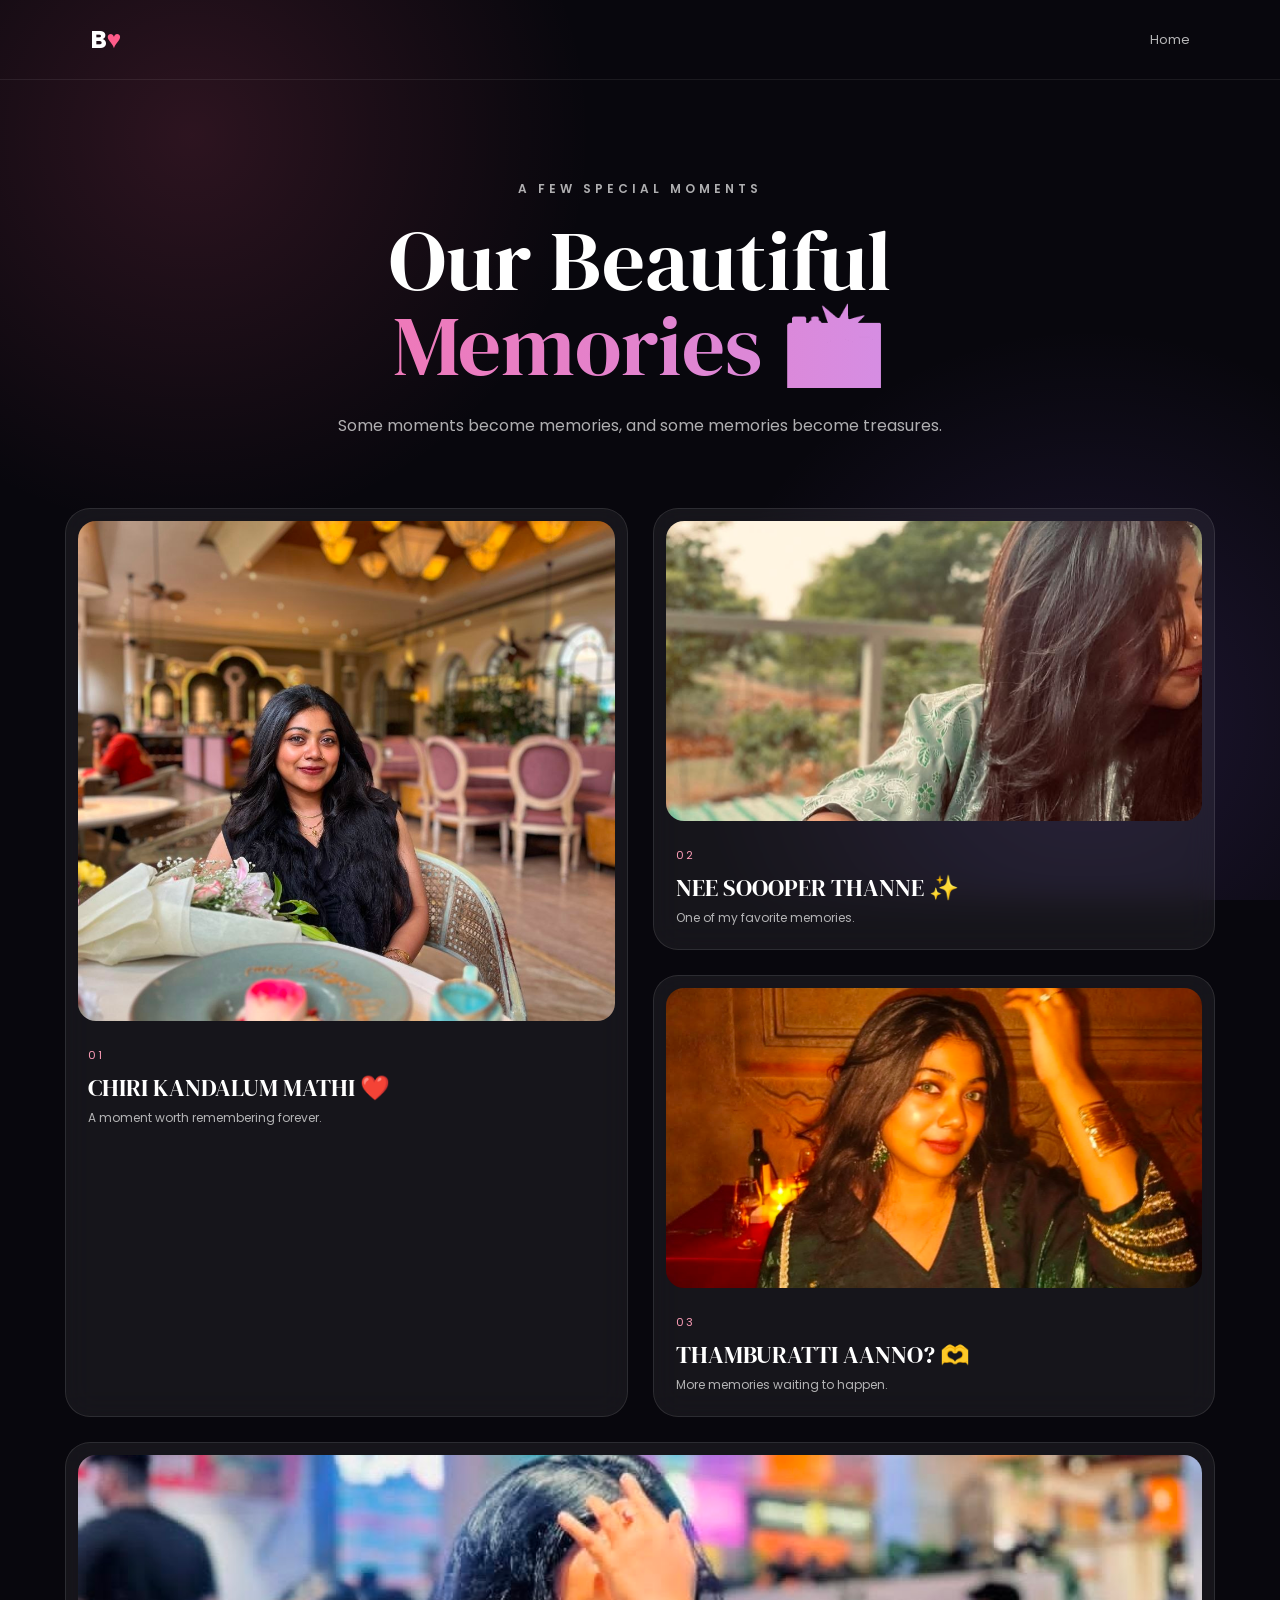
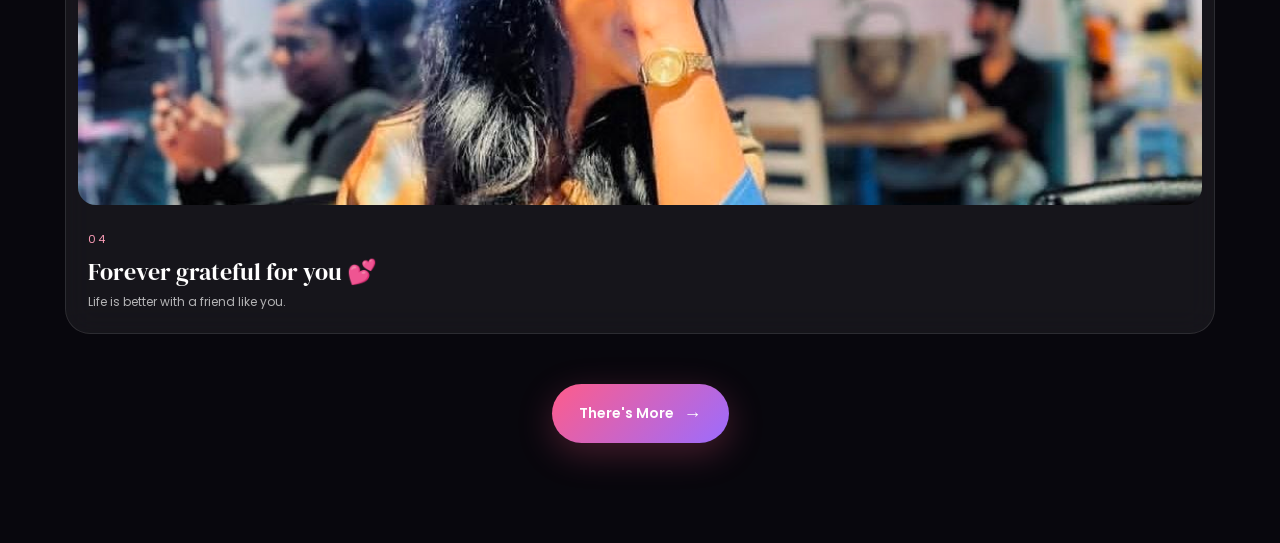
==== commit 61d4ee6e: "hhghh" ====
--- a/memories.html
+++ b/memories.html
@@ -5,7 +5,7 @@
     <meta charset="UTF-8">
     <meta name="viewport" content="width=device-width, initial-scale=1.0">
 
-    <title>Our Memories 📸</title>
+    <title>Nalla  Memories 📸</title>
 
     <link rel="stylesheet" href="style.css">
 
@@ -134,7 +134,7 @@
                     <span>03</span>
 
                     <h3>
-                        THAMBURATTI THANNE 🫶
+                        THAMBURATTI AANNO? 🫶
                     </h3>
 
                     <p>
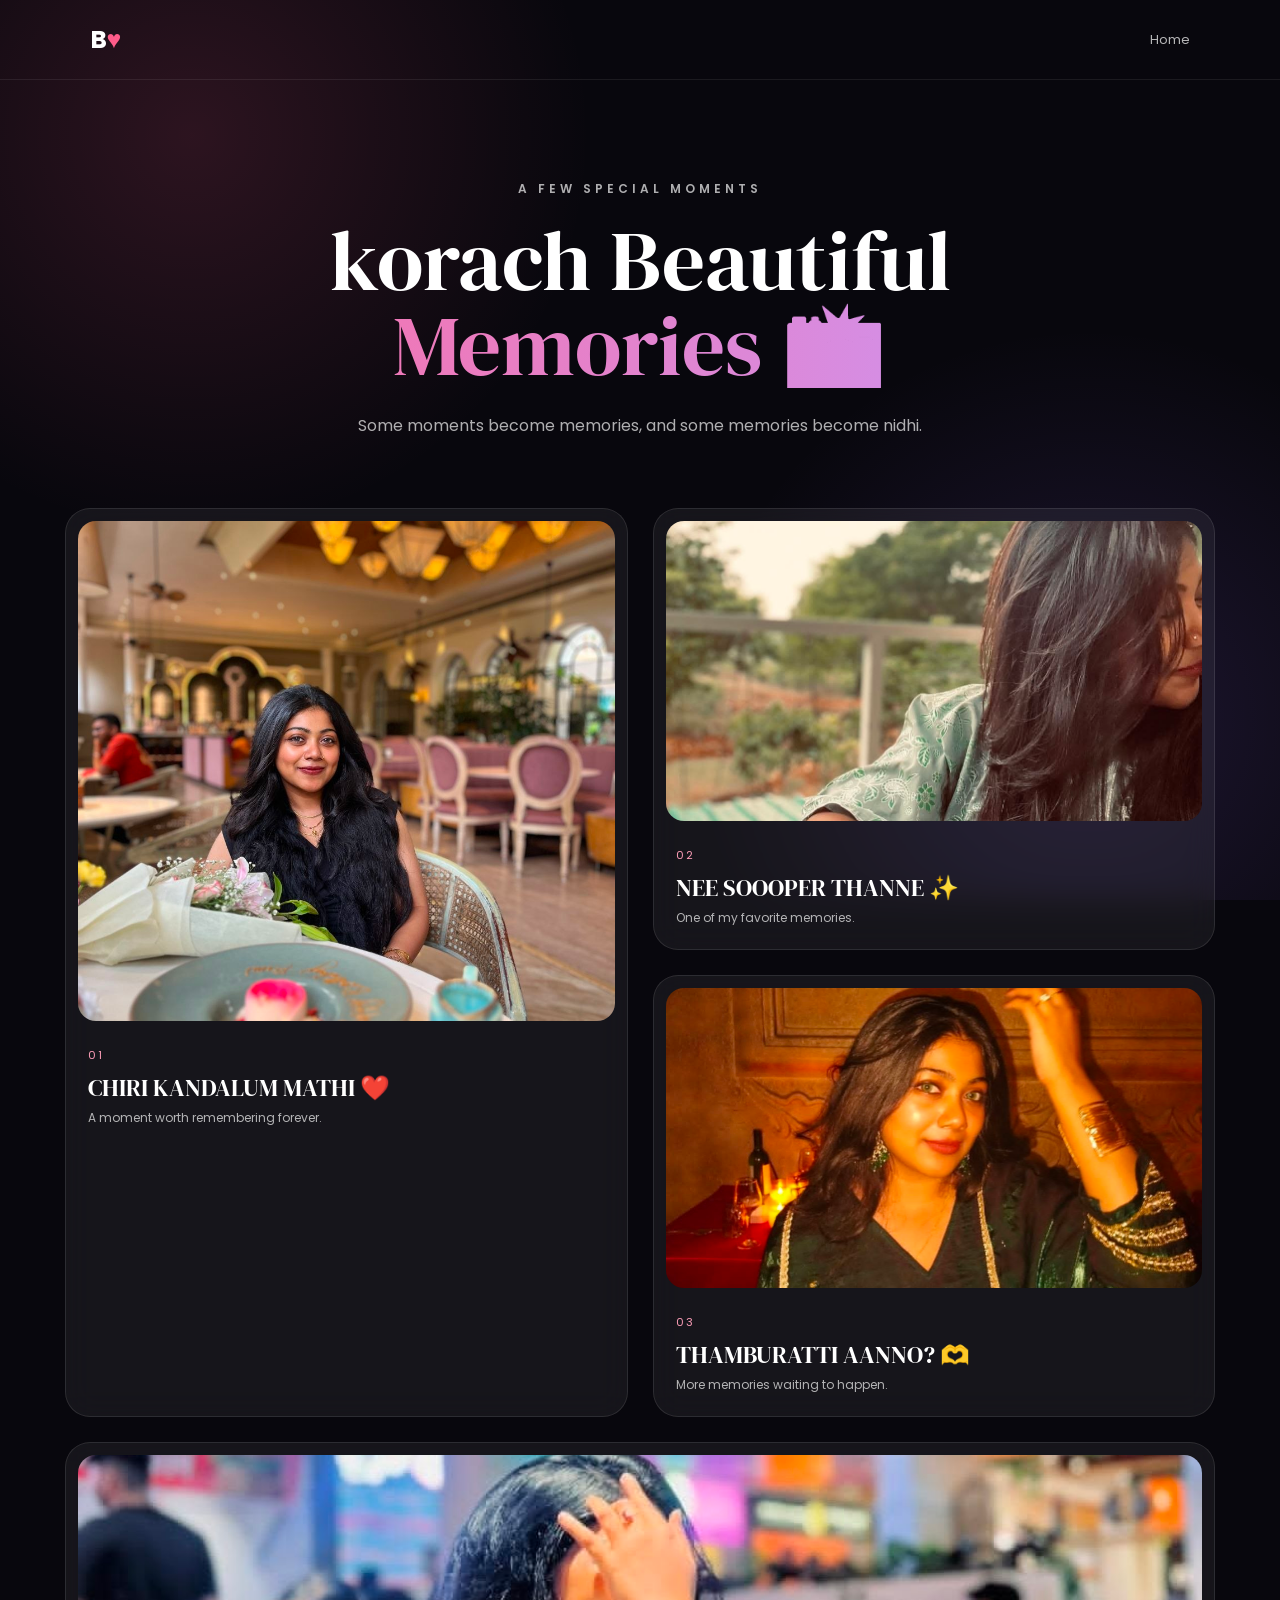
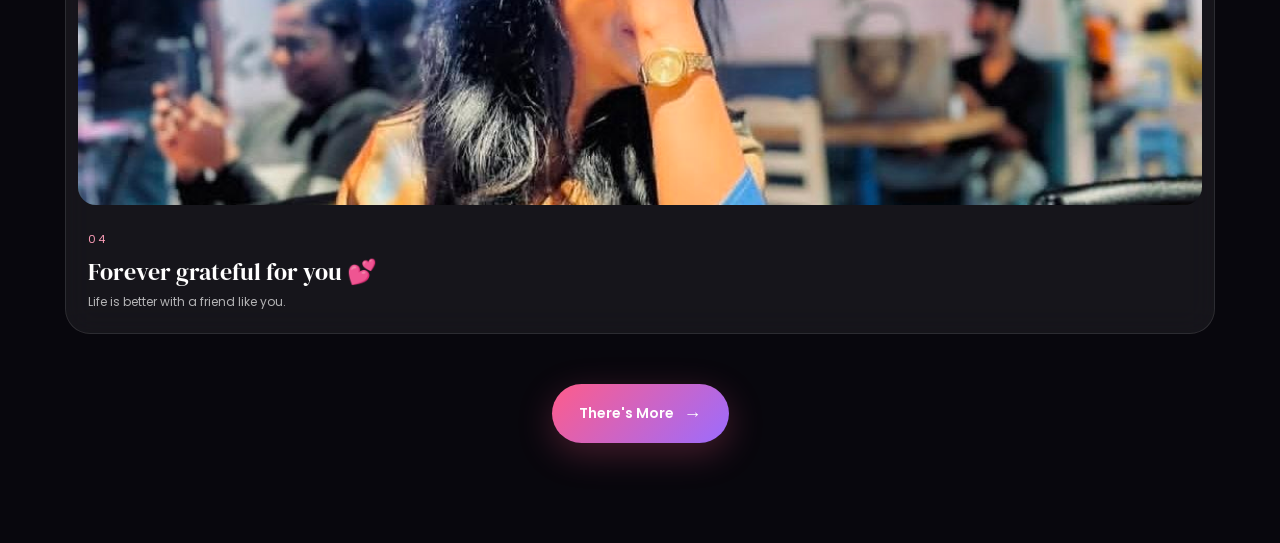
==== commit 46e38d83: "uyuy" ====
--- a/memories.html
+++ b/memories.html
@@ -41,13 +41,13 @@
             </p>
 
             <h1>
-                Our Beautiful
+                korach Beautiful
                 <span>Memories 📸</span>
             </h1>
 
             <p>
                 Some moments become memories,
-                and some memories become treasures.
+                and some memories become nidhi.
             </p>
 
         </div>
